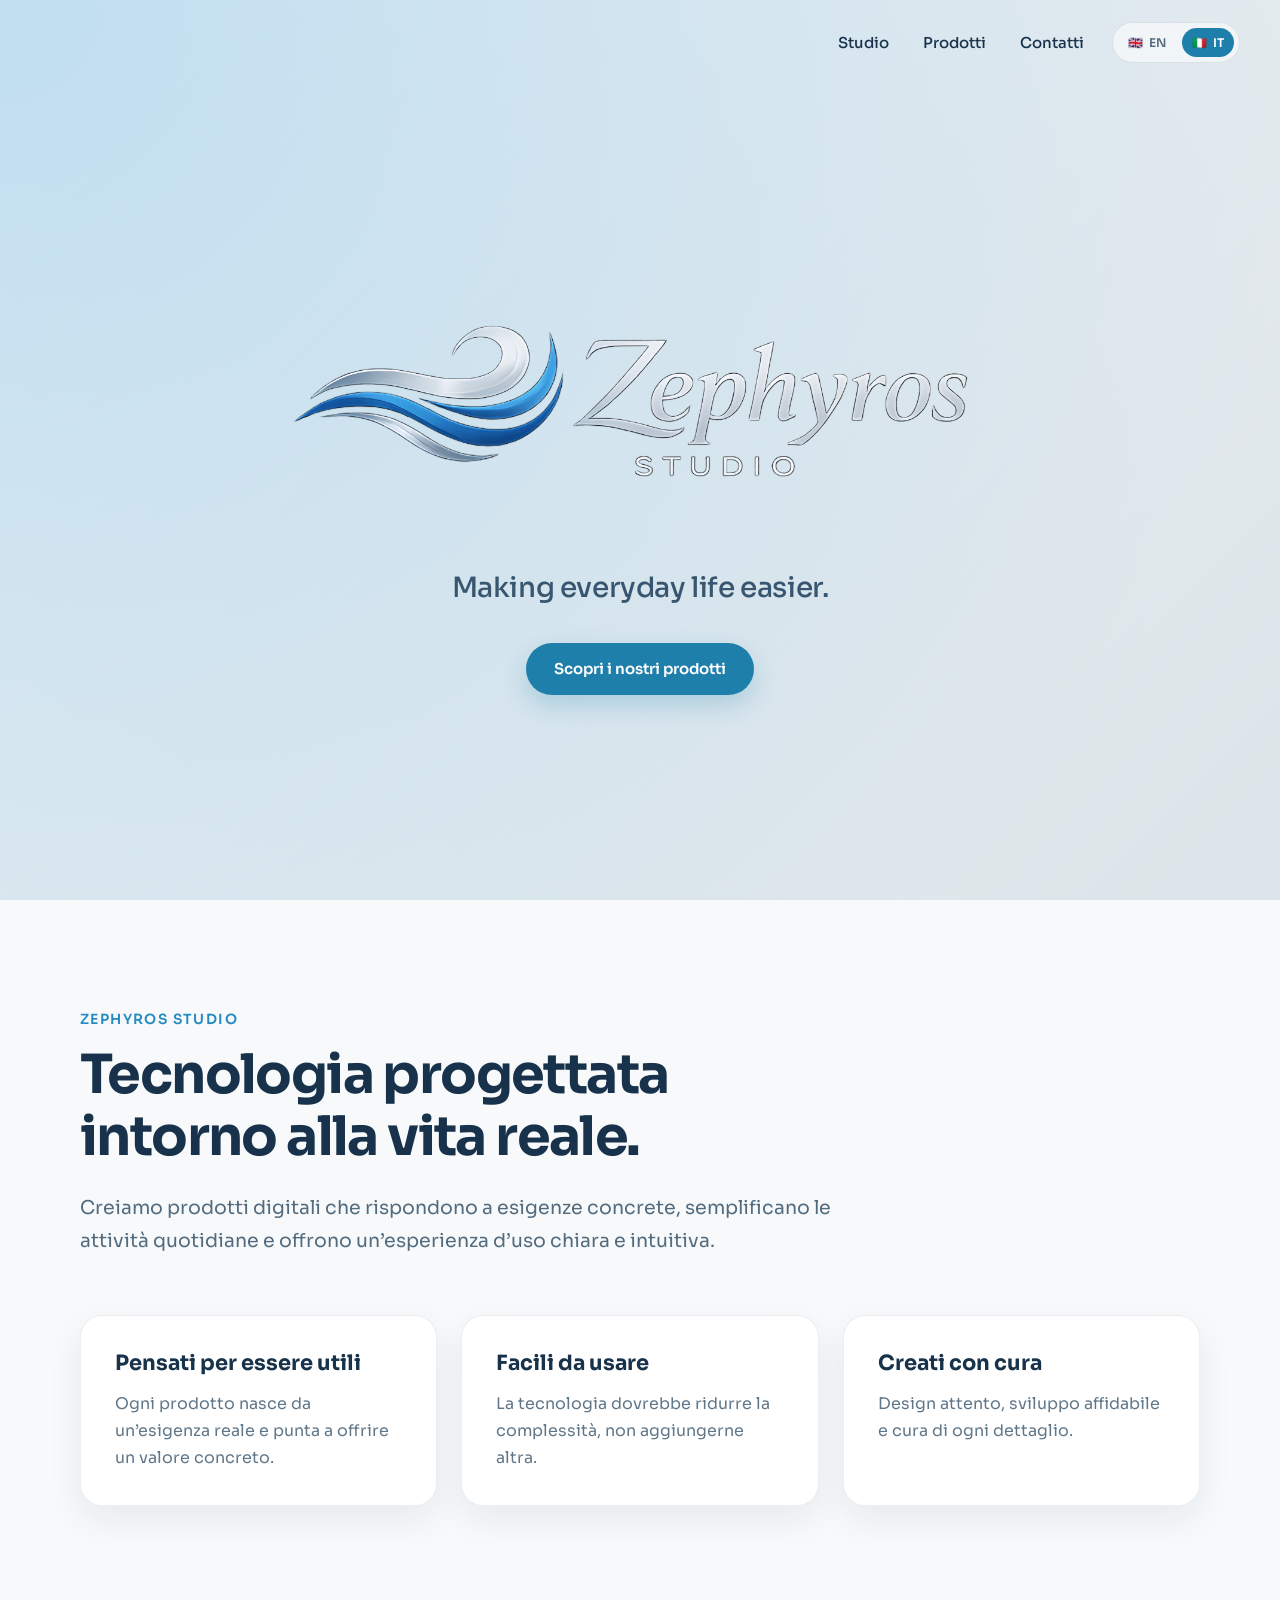
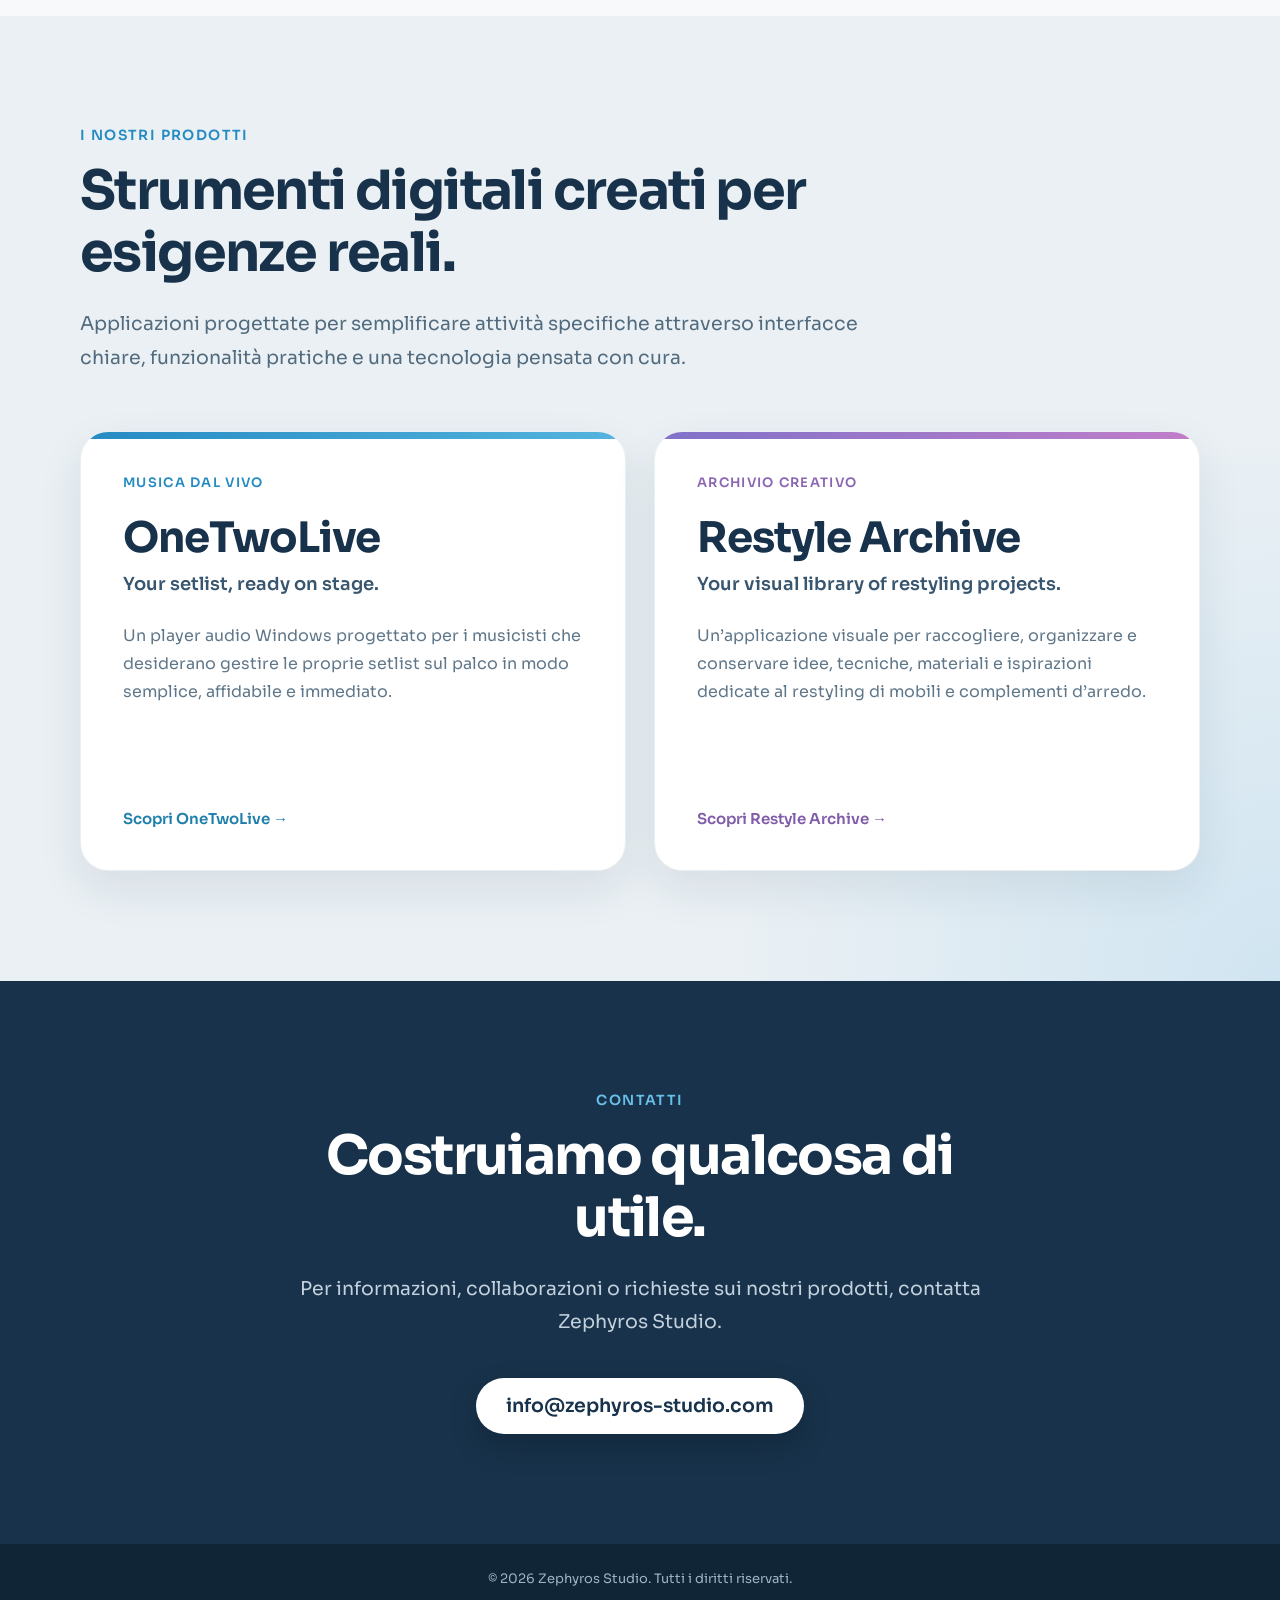
==== it/index.html @ 3c595044 "Add Italian version and language selector" ====
<!DOCTYPE html>
<html lang="it">
<head>
  <meta charset="UTF-8">
  <meta name="viewport" content="width=device-width, initial-scale=1.0">

  <title>Zephyros Studio</title>

  <link rel="preconnect" href="https://fonts.googleapis.com">
<link rel="preconnect" href="https://fonts.gstatic.com" crossorigin>
<link href="https://fonts.googleapis.com/css2?family=Sora:wght@400;500;600&display=swap" rel="stylesheet">
  <link rel="stylesheet" href="../styles.css">
</head>

<body>
  <header class="site-header">
  <div class="header-actions">
    <nav class="main-nav" aria-label="Navigazione principale">
      <a href="#studio">Studio</a>
      <a href="#products">Prodotti</a>
      <a href="#contact">Contatti</a>
    </nav>

    <div class="language-switcher" aria-label="Selezione lingua">
      <a
        class="language-link"
        href="../index.html"
        lang="en"
      >
        <span aria-hidden="true">🇬🇧</span>
        EN
      </a>

      <a
        class="language-link active"
        href="index.html"
        lang="it"
        aria-current="page"
      >
        <span aria-hidden="true">🇮🇹</span>
        IT
      </a>
    </div>
  </div>
</header>

  <main id="home">
    <section class="hero">
      <img
        class="hero-logo"
        src="../images/zephyros_logo_large.png"
        alt="Zephyros Studio"
      >

      <p>Making everyday life easier.</p>

      <a class="primary-button" href="#products">
        Scopri i nostri prodotti
      </a>
    </section>
    <section id="studio" class="studio-section">
  <div class="section-container">
    <p class="section-label">Zephyros Studio</p>

    <h2>Tecnologia progettata intorno alla vita reale.</h2>

    <p class="section-intro">
      Creiamo prodotti digitali che rispondono a esigenze concrete,
      semplificano le attività quotidiane e offrono un’esperienza d’uso
      chiara e intuitiva.
    </p>

    <div class="studio-grid">
      <article class="studio-card">
        <h3>Pensati per essere utili</h3>
        <p>
          Ogni prodotto nasce da un’esigenza reale e punta a offrire
          un valore concreto.
        </p>
      </article>

      <article class="studio-card">
        <h3>Facili da usare</h3>
        <p>
          La tecnologia dovrebbe ridurre la complessità,
          non aggiungerne altra.
        </p>
      </article>

      <article class="studio-card">
        <h3>Creati con cura</h3>
        <p>
          Design attento, sviluppo affidabile e cura di ogni dettaglio.
        </p>
      </article>
    </div>
  </div>
</section>
<section id="products" class="products-section">
  <div class="section-container">
    <p class="section-label">I nostri prodotti</p>

    <h2>Strumenti digitali creati per esigenze reali.</h2>

    <p class="section-intro">
      Applicazioni progettate per semplificare attività specifiche
      attraverso interfacce chiare, funzionalità pratiche e una
      tecnologia pensata con cura.
    </p>

    <div class="products-grid">
      <article class="product-card">
        <div class="product-content">
          <p class="product-category">Musica dal vivo</p>

          <h3>OneTwoLive</h3>

          <p class="product-payoff">
            Your setlist, ready on stage.
          </p>

          <p>
            Un player audio Windows progettato per i musicisti che
            desiderano gestire le proprie setlist sul palco in modo
            semplice, affidabile e immediato.
          </p>

          <a href="#" class="product-link">
            Scopri OneTwoLive
          </a>
        </div>
      </article>

      <article class="product-card">
        <div class="product-content">
          <p class="product-category">Archivio creativo</p>

          <h3>Restyle Archive</h3>

          <p class="product-payoff">
            Your visual library of restyling projects.
          </p>

          <p>
            Un’applicazione visuale per raccogliere, organizzare e
            conservare idee, tecniche, materiali e ispirazioni dedicate
            al restyling di mobili e complementi d’arredo.
          </p>

          <a href="#" class="product-link">
            Scopri Restyle Archive
          </a>
        </div>
      </article>
    </div>
  </div>
</section>
<section id="contact" class="contact-section">
  <div class="section-container contact-container">
    <p class="section-label">Contatti</p>

    <h2>Costruiamo qualcosa di utile.</h2>

    <p class="section-intro">
      Per informazioni, collaborazioni o richieste sui nostri prodotti,
      contatta Zephyros Studio.
    </p>

    <a
      class="contact-email"
      href="mailto:info@zephyros-studio.com"
    >
      info@zephyros-studio.com
    </a>
  </div>
</section>
  </main>
  <footer class="site-footer">
  <p>
    © 2026 Zephyros Studio. Tutti i diritti riservati.
  </p>
</footer>
</body>
</html>
---- styles.css ----
* {
  box-sizing: border-box;
}

html {
  scroll-behavior: smooth;
}

body {
  margin: 0;
  min-height: 100vh;
  font-family: "Sora", sans-serif;
  color: #17324a;
  background:
    radial-gradient(
      circle at top left,
      rgba(72, 169, 226, 0.28),
      transparent 38%
    ),
    linear-gradient(135deg, #eef3f6 0%, #cbd5dc 100%);
}

.site-header {
  position: absolute;
  top: 0;
  left: 0;
  z-index: 10;

  width: 100%;
  padding: 22px 40px;

  display: flex;
  align-items: center;
  justify-content: flex-end;
}

.brand {
  display: block;
}

.brand img {
  display: block;
  width: 230px;
  height: auto;
}

.header-actions {
  display: flex;
  align-items: center;
  gap: 28px;
}

.language-switcher {
  display: flex;
  align-items: center;
  gap: 6px;

  padding: 5px;

  background: rgba(255, 255, 255, 0.55);
  border: 1px solid rgba(23, 50, 74, 0.1);
  border-radius: 999px;

  backdrop-filter: blur(8px);
}

.language-link {
  display: inline-flex;
  align-items: center;
  gap: 6px;

  padding: 7px 10px;

  color: #526b7e;
  border-radius: 999px;

  font-size: 12px;
  font-weight: 600;
  text-decoration: none;

  transition:
    color 0.2s ease,
    background 0.2s ease;
}

.language-link:hover {
  color: #17324a;
  background: rgba(255, 255, 255, 0.7);
}

.language-link.active {
  color: #ffffff;
  background: #1f7fab;
}

.main-nav {
  display: flex;
  align-items: center;
  gap: 34px;
}

.main-nav a {
  position: relative;

  color: #17324a;
  font-size: 15px;
  font-weight: 500;
  text-decoration: none;
}

.main-nav a::after {
  content: "";

  position: absolute;
  left: 0;
  bottom: -7px;

  width: 0;
  height: 2px;

  background: #258bc2;
  transition: width 0.25s ease;
}

.main-nav a:hover::after {
  width: 100%;
}

main {
  min-height: 100vh;
}

.hero {
  min-height: 100vh;
  padding: 140px 24px 70px;

  display: flex;
  flex-direction: column;
  align-items: center;
  justify-content: center;

  text-align: center;
}

.hero-logo {
  display: block;
  width: min(760px, 90vw);
  height: auto;
  margin-bottom: 34px;
}

.hero p {
  max-width: 760px;
  margin: 0 0 34px;

  color: #38566f;
  font-size: clamp(20px, 3vw, 28px);
  font-weight: 500;
  line-height: 1.5;
  letter-spacing: -0.4px;
}

.primary-button {
  display: inline-flex;
  align-items: center;
  justify-content: center;

  min-height: 52px;
  padding: 0 28px;

  color: #ffffff;
  background: #1f7fab;
  border-radius: 999px;

  font-size: 15px;
  font-weight: 600;
  text-decoration: none;

  box-shadow: 0 10px 24px rgba(31, 127, 171, 0.24);
  transition:
    transform 0.2s ease,
    background 0.2s ease,
    box-shadow 0.2s ease;
}

.primary-button:hover {
  transform: translateY(-2px);
  background: #176b93;
  box-shadow: 0 14px 30px rgba(31, 127, 171, 0.3);
}

.studio-section {
  padding: 110px 24px;
  background: #f7f9fb;
}

.section-container {
  width: min(1120px, 100%);
  margin: 0 auto;
}

.section-label {
  margin: 0 0 16px;

  color: #258bc2;
  font-size: 14px;
  font-weight: 600;
  letter-spacing: 1.4px;
  text-transform: uppercase;
}

.studio-section h2 {
  max-width: 760px;
  margin: 0 0 24px;

  color: #17324a;
  font-size: clamp(34px, 5vw, 54px);
  line-height: 1.15;
  letter-spacing: -1.6px;
}

.section-intro {
  max-width: 780px;
  margin: 0 0 56px;

  color: #526b7e;
  font-size: 19px;
  line-height: 1.75;
}

.studio-grid {
  display: grid;
  grid-template-columns: repeat(3, 1fr);
  gap: 24px;
}

.studio-card {
  padding: 34px;

  background: #ffffff;
  border: 1px solid rgba(23, 50, 74, 0.08);
  border-radius: 22px;

  box-shadow: 0 14px 36px rgba(23, 50, 74, 0.07);
  transition:
    transform 0.25s ease,
    box-shadow 0.25s ease;
}

.studio-card:hover {
  transform: translateY(-5px);
  box-shadow: 0 20px 44px rgba(23, 50, 74, 0.11);
}

.studio-card h3 {
  margin: 0 0 14px;

  color: #17324a;
  font-size: 21px;
}

.studio-card p {
  margin: 0;

  color: #607789;
  font-size: 16px;
  line-height: 1.7;
}

.products-section {
  padding: 110px 24px;
  background:
    radial-gradient(
      circle at bottom right,
      rgba(72, 169, 226, 0.16),
      transparent 34%
    ),
    #eaf0f4;
}

.products-section h2 {
  max-width: 760px;
  margin: 0 0 24px;

  color: #17324a;
  font-size: clamp(34px, 5vw, 54px);
  line-height: 1.15;
  letter-spacing: -1.6px;
}

.products-grid {
  display: grid;
  grid-template-columns: repeat(2, 1fr);
  gap: 28px;
}

.product-card {
  position: relative;
  overflow: hidden;

  min-height: 440px;
  padding: 42px;

  background: #ffffff;
  border: 1px solid rgba(23, 50, 74, 0.08);
  border-radius: 28px;

  box-shadow: 0 18px 46px rgba(23, 50, 74, 0.09);
  transition:
    transform 0.25s ease,
    box-shadow 0.25s ease;
}

.product-card::before {
  content: "";

  position: absolute;
  top: 0;
  left: 0;

  width: 100%;
  height: 7px;

  background: linear-gradient(
    90deg,
    #258bc2,
    #55b4df
  );
}

.product-card:nth-child(2)::before {
  background: linear-gradient(
    90deg,
    #7f72c9,
    #c17ec9
  );
}

.product-card:hover {
  transform: translateY(-6px);
  box-shadow: 0 24px 54px rgba(23, 50, 74, 0.14);
}

.product-content {
  height: 100%;

  display: flex;
  flex-direction: column;
  align-items: flex-start;
}

.product-category {
  margin: 0 0 24px;

  color: #258bc2;
  font-size: 13px;
  font-weight: 600;
  letter-spacing: 1.3px;
  text-transform: uppercase;
}

.product-card:nth-child(2) .product-category {
  color: #8b66b3;
}

.product-card h3 {
  margin: 0 0 10px;

  color: #17324a;
  font-size: clamp(30px, 4vw, 42px);
  line-height: 1.1;
  letter-spacing: -1px;
}

.product-payoff {
  margin: 0 0 24px;

  color: #38566f;
  font-size: 18px;
  font-weight: 600;
  line-height: 1.5;
}

.product-card p:not(.product-category):not(.product-payoff) {
  margin: 0 0 32px;

  color: #607789;
  font-size: 16px;
  line-height: 1.75;
}

.product-link {
  margin-top: auto;

  color: #1f7fab;
  font-size: 15px;
  font-weight: 600;
  text-decoration: none;
}

.product-link::after {
  content: " →";
  transition: margin-left 0.2s ease;
}

.product-link:hover::after {
  margin-left: 5px;
}

.product-card:nth-child(2) .product-link {
  color: #815ca9;
}

.contact-section {
  padding: 110px 24px;
  background: #17324a;
}

.contact-container {
  text-align: center;
}

.contact-section .section-label {
  color: #69bfe7;
}

.contact-section h2 {
  max-width: 760px;
  margin: 0 auto 24px;

  color: #ffffff;
  font-size: clamp(34px, 5vw, 54px);
  line-height: 1.15;
  letter-spacing: -1.6px;
}

.contact-section .section-intro {
  max-width: 720px;
  margin: 0 auto 38px;

  color: #c3d1dc;
}

.contact-email {
  display: inline-flex;
  align-items: center;
  justify-content: center;

  min-height: 56px;
  padding: 0 30px;

  color: #17324a;
  background: #ffffff;
  border-radius: 999px;

  font-size: clamp(16px, 2vw, 19px);
  font-weight: 600;
  text-decoration: none;

  box-shadow: 0 12px 30px rgba(0, 0, 0, 0.18);
  transition:
    transform 0.2s ease,
    box-shadow 0.2s ease;
}

.contact-email:hover {
  transform: translateY(-3px);
  box-shadow: 0 18px 36px rgba(0, 0, 0, 0.24);
}

.site-footer {
  padding: 26px 24px;

  color: #9fb3c3;
  background: #102536;

  font-size: 13px;
  text-align: center;
}

.site-footer p {
  margin: 0;
}

@media (max-width: 700px) {
  .site-header {
    padding: 18px 20px;
  }

  .brand img {
    width: 170px;
  }

  .main-nav {
    gap: 16px;
  }

  .main-nav a {
    font-size: 13px;
  }

  .hero {
    padding: 125px 18px 50px;
  }

  .hero-logo {
    margin-bottom: 26px;
  }
    .studio-section {
    padding: 80px 18px;
  }

  .studio-grid {
    grid-template-columns: 1fr;
  }

  .studio-card {
    padding: 28px;
  }
    .products-section {
    padding: 80px 18px;
  }

  .products-grid {
    grid-template-columns: 1fr;
  }

  .product-card {
    min-height: 0;
    padding: 34px 28px;
  }
    .contact-section {
    padding: 80px 18px;
  }

  .contact-email {
    width: 100%;
    padding: 0 18px;
  }

    .header-actions {
    gap: 14px;
  }

  .language-switcher {
    gap: 2px;
    padding: 3px;
  }

  .language-link {
    padding: 6px 7px;
    font-size: 11px;
  }

}

@media (max-width: 500px) {
  .site-header {
    align-items: flex-start;
  }

  .brand img {
    width: 145px;
  }

  .main-nav {
    gap: 11px;
  }

  .main-nav a {
    font-size: 12px;
  }
    .header-actions {
    width: 100%;
    justify-content: space-between;
  }
}
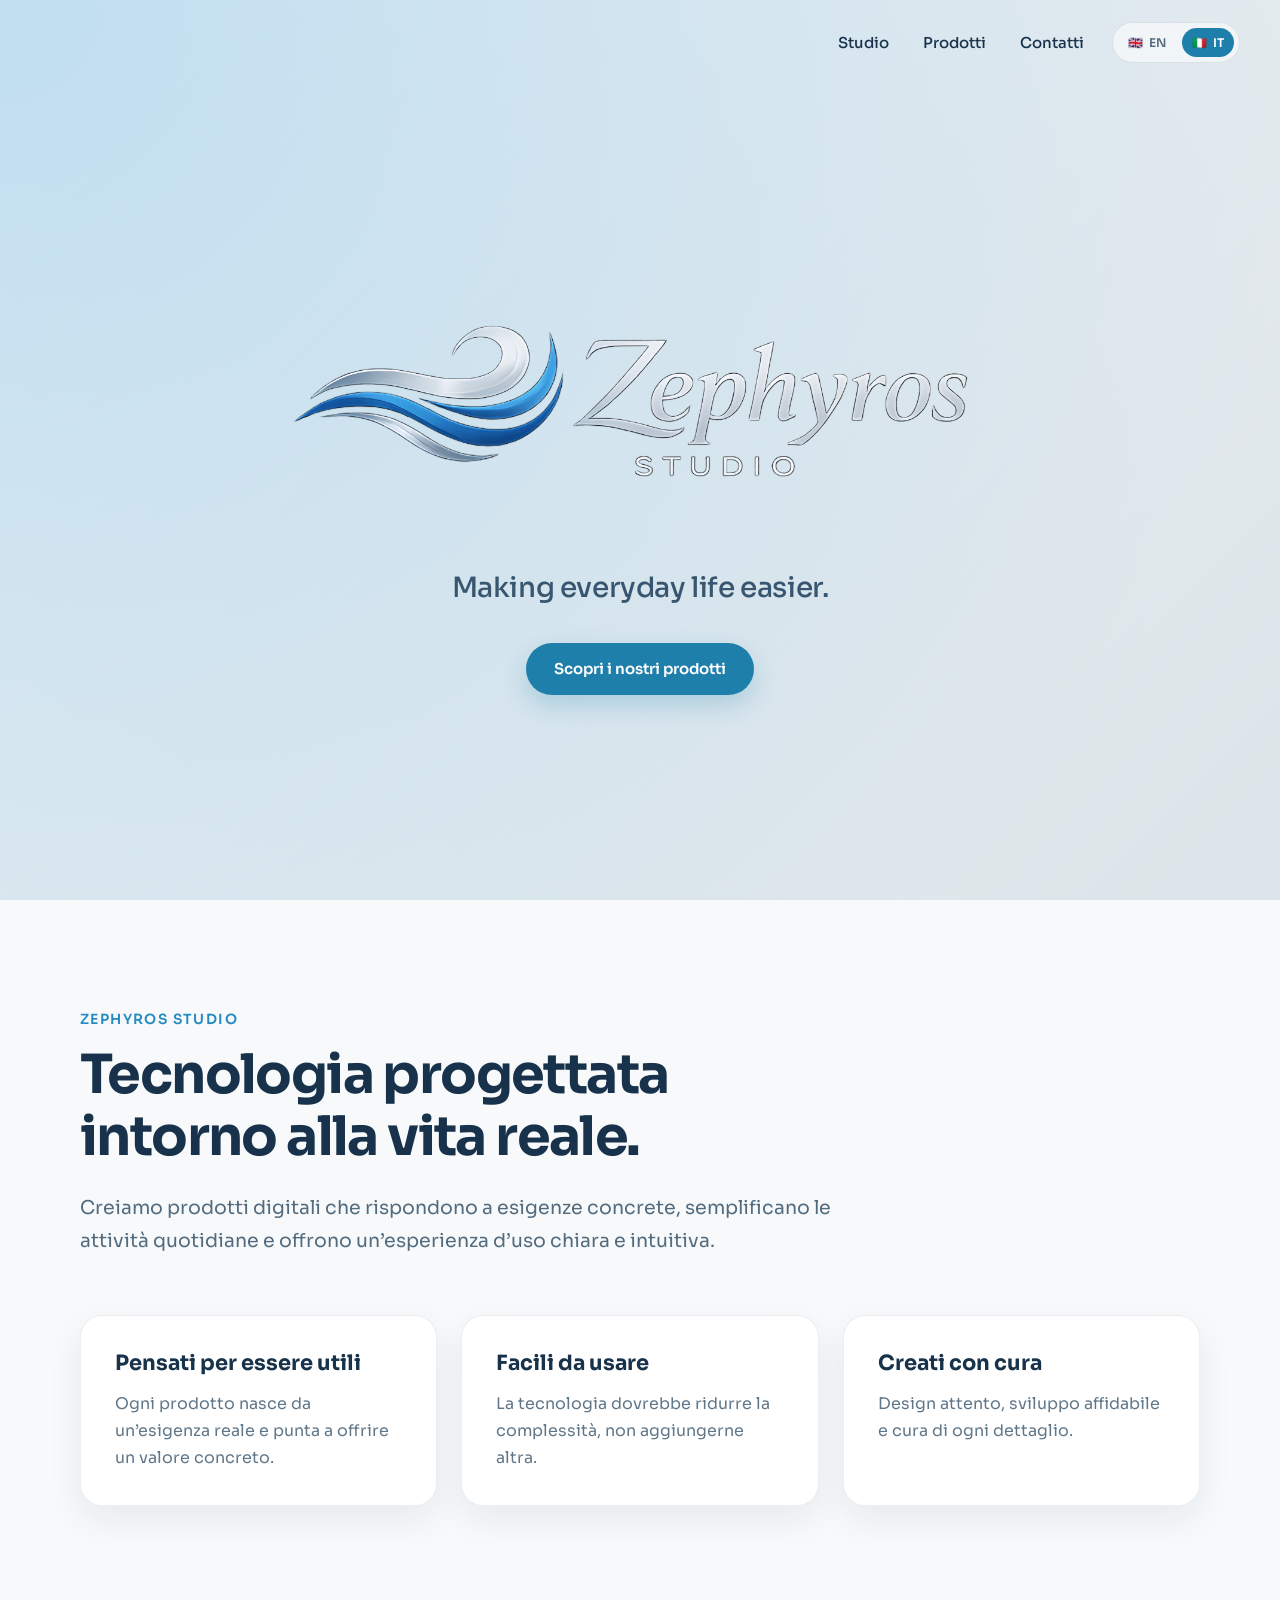
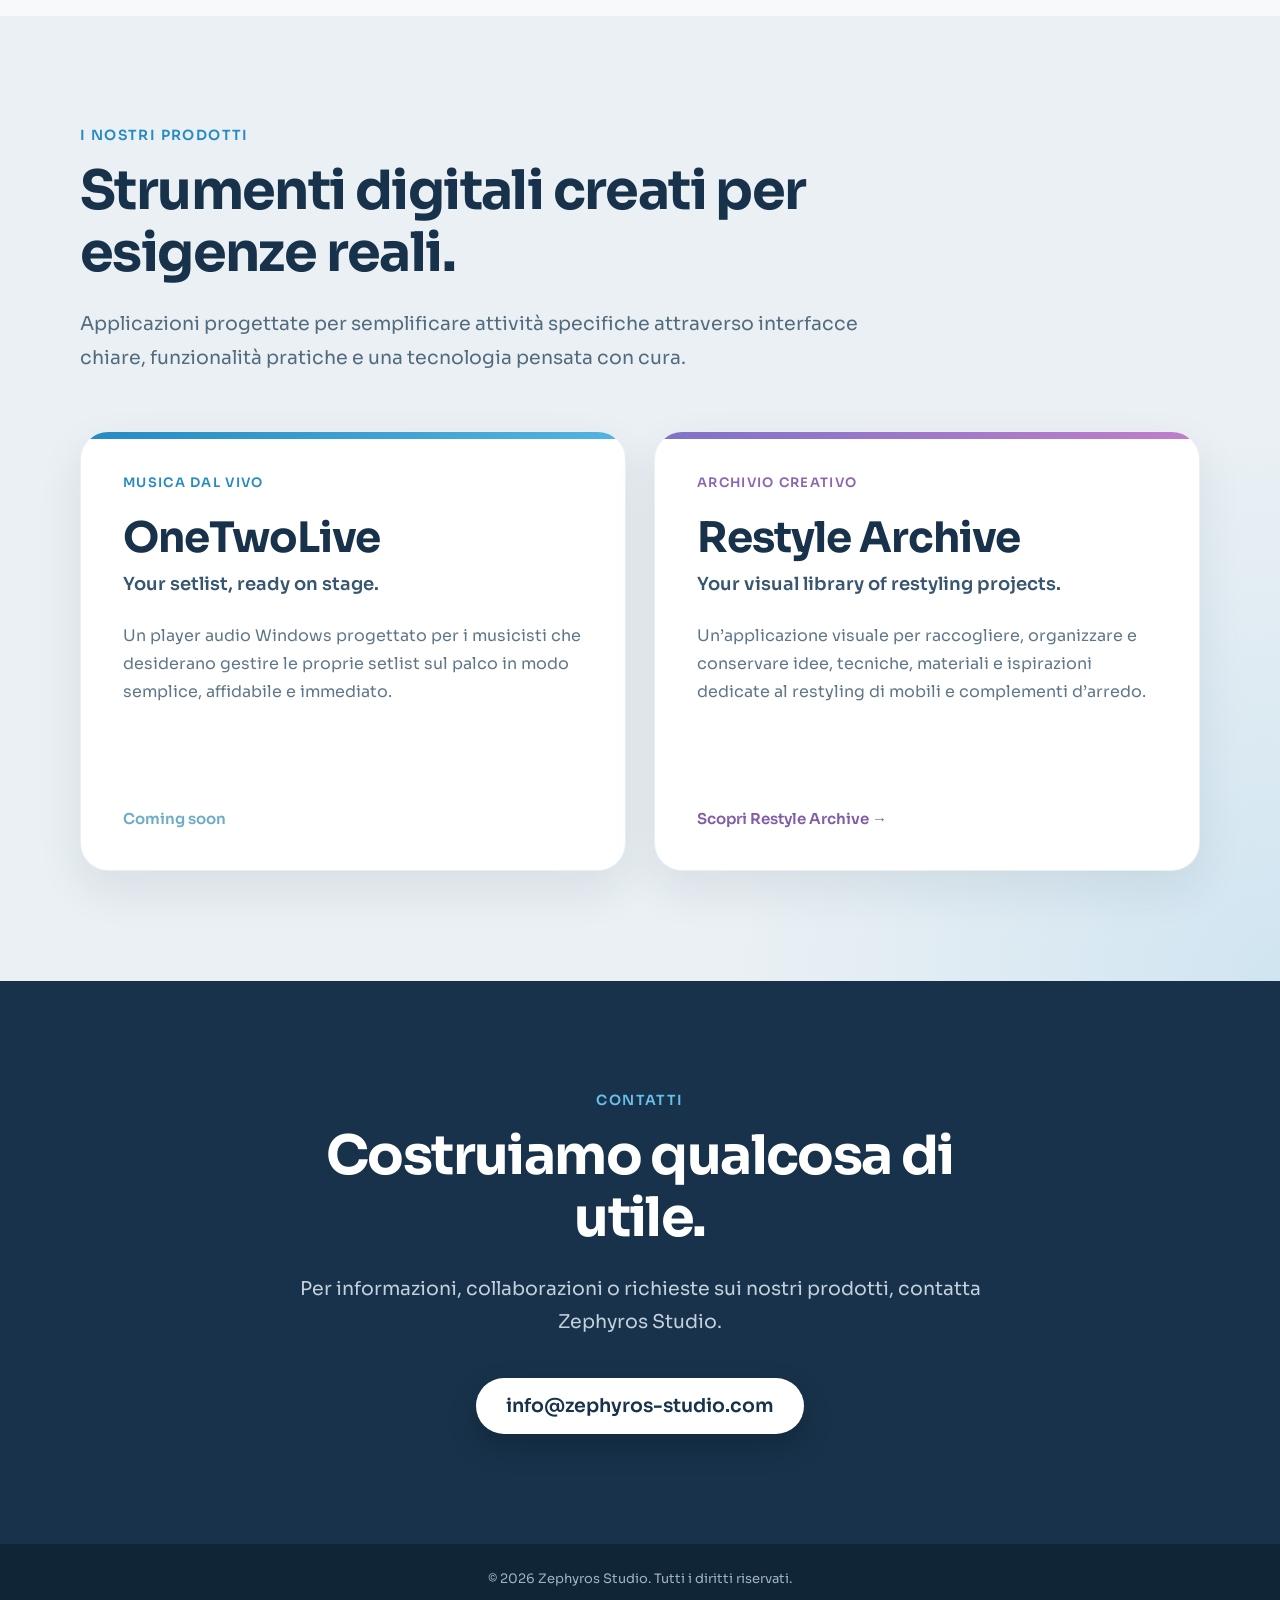
==== commit a79dac24: "Add Restyle Archive page and store links" ====
--- a/it/index.html
+++ b/it/index.html
@@ -5,6 +5,7 @@
   <meta name="viewport" content="width=device-width, initial-scale=1.0">
 
   <title>Zephyros Studio</title>
+  <link rel="icon" href="../favicon.ico" type="image/x-icon">
 
   <link rel="preconnect" href="https://fonts.googleapis.com">
 <link rel="preconnect" href="https://fonts.gstatic.com" crossorigin>
@@ -125,9 +126,9 @@
             semplice, affidabile e immediato.
           </p>
 
-          <a href="#" class="product-link">
-            Scopri OneTwoLive
-          </a>
+          <span class="product-link product-link-disabled">
+  Coming soon
+</span>
         </div>
       </article>
 
@@ -147,9 +148,9 @@
             al restyling di mobili e complementi d’arredo.
           </p>
 
-          <a href="#" class="product-link">
-            Scopri Restyle Archive
-          </a>
+          <a href="../restyle-archive/index.html" class="product-link">
+  Scopri Restyle Archive
+</a>
         </div>
       </article>
     </div>
--- a/styles.css
+++ b/styles.css
@@ -407,6 +407,15 @@
   margin-left: 5px;
 }
 
+.product-link-disabled {
+  cursor: default;
+  opacity: 0.65;
+}
+
+.product-link-disabled::after {
+  content: "";
+}
+
 .product-card:nth-child(2) .product-link {
   color: #815ca9;
 }
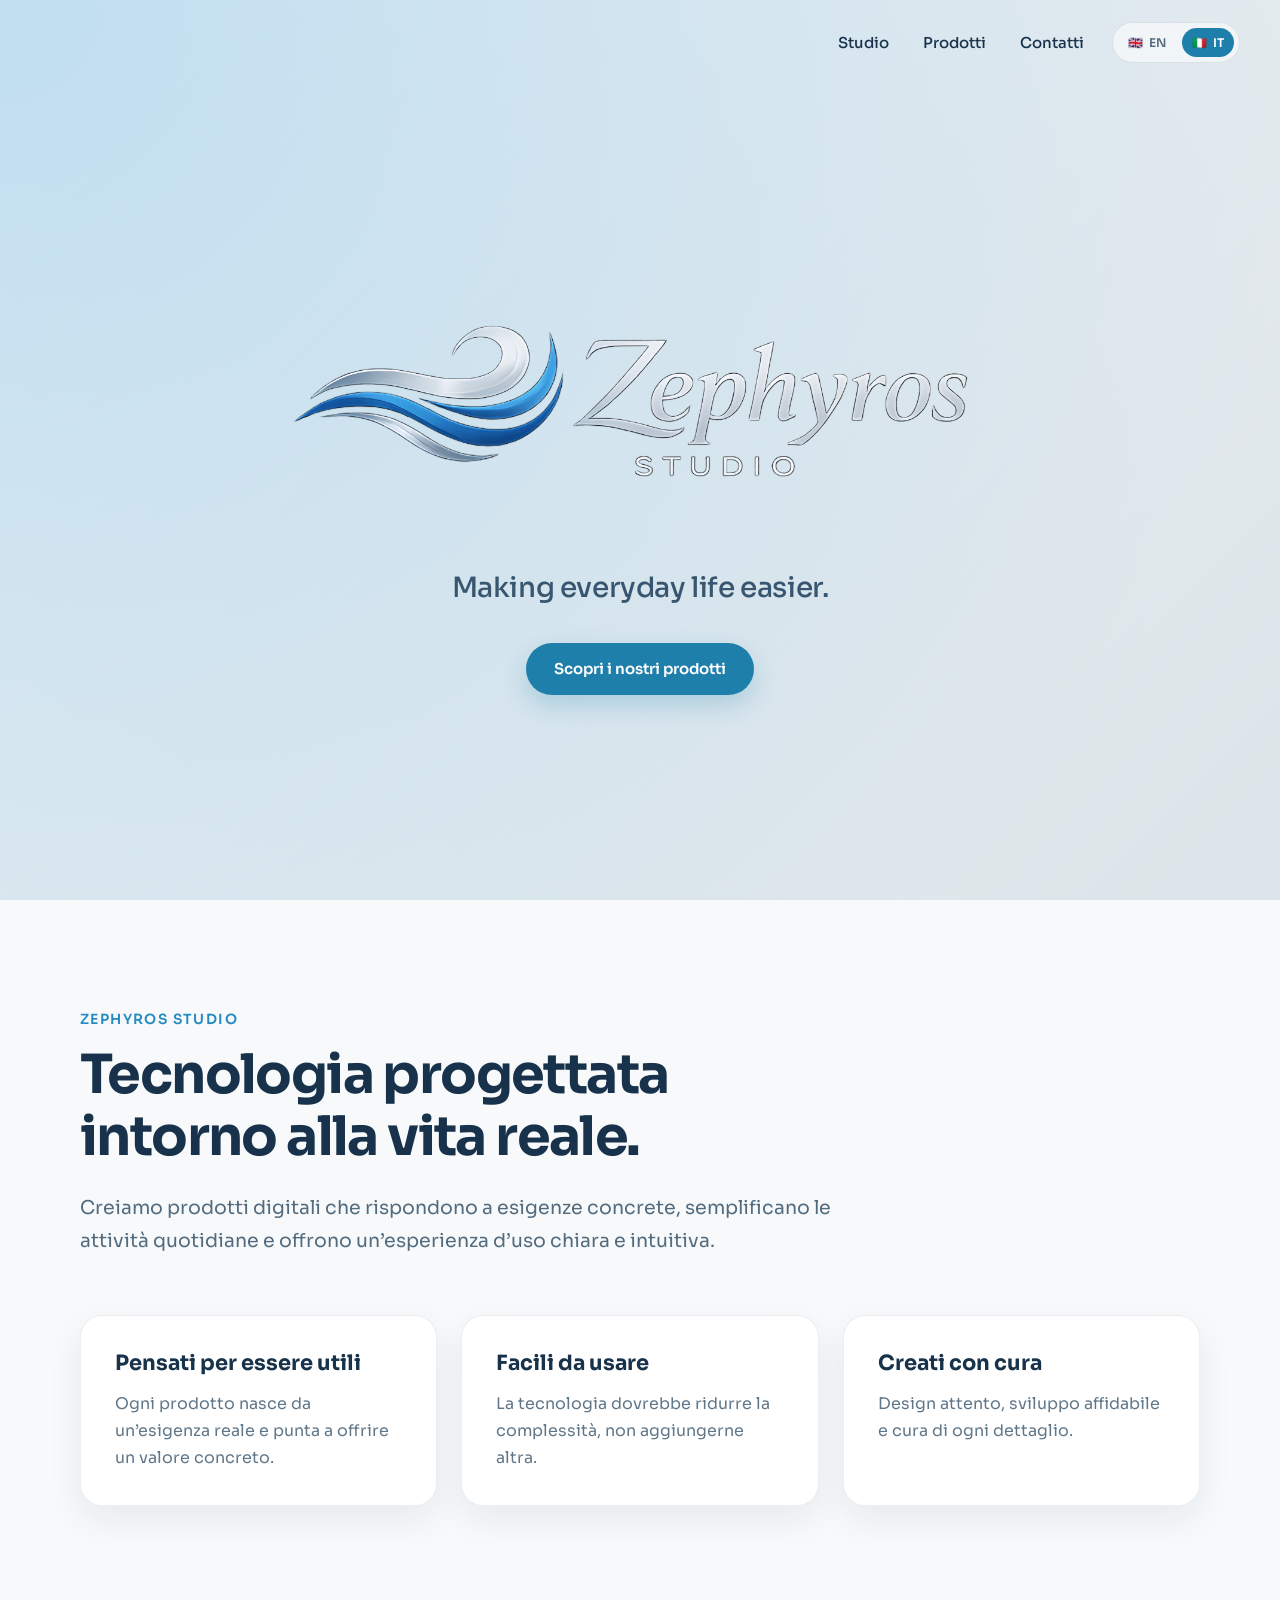
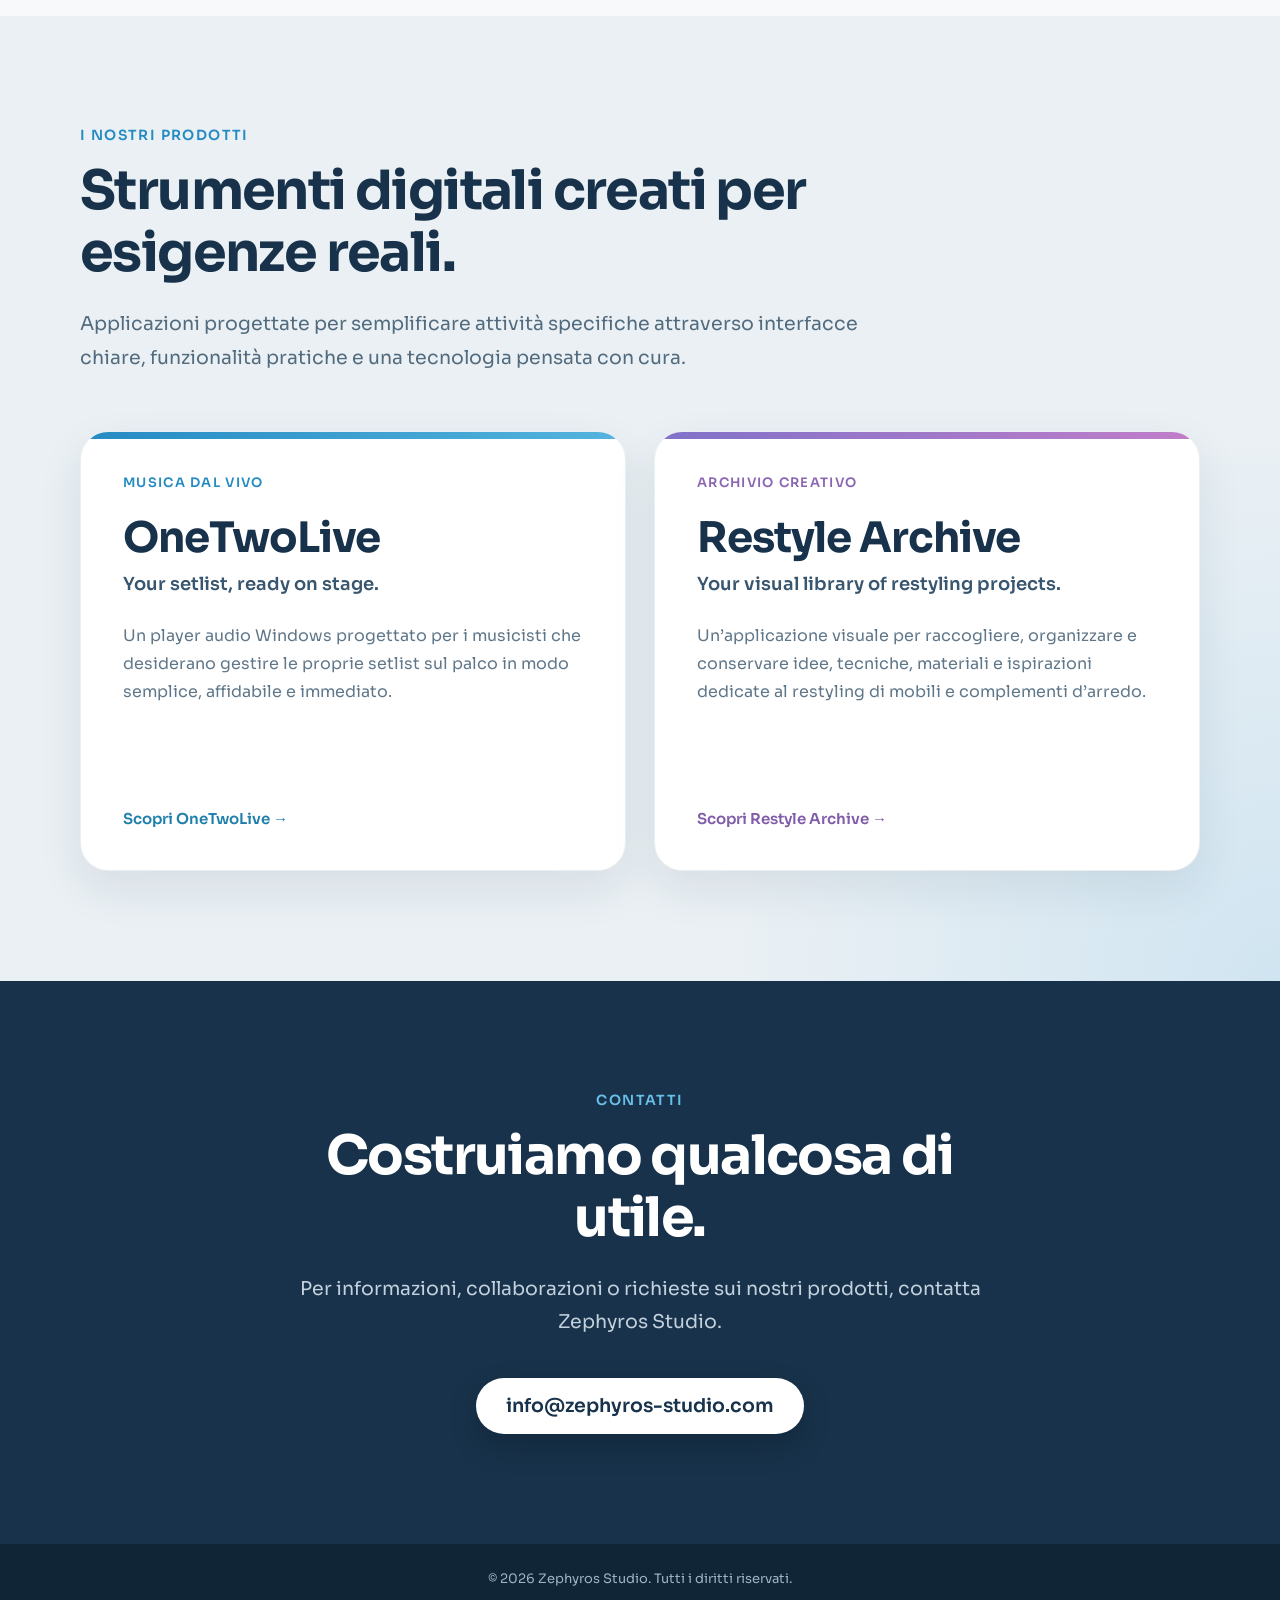
==== commit 823a6072: "Link OneTwoLive website" ====
--- a/it/index.html
+++ b/it/index.html
@@ -126,9 +126,9 @@
             semplice, affidabile e immediato.
           </p>
 
-          <span class="product-link product-link-disabled">
-  Coming soon
-</span>
+          <a href="https://onetwolive.com/it/" class="product-link" target="_blank" rel="noopener">
+  Scopri OneTwoLive
+</a>
         </div>
       </article>
 
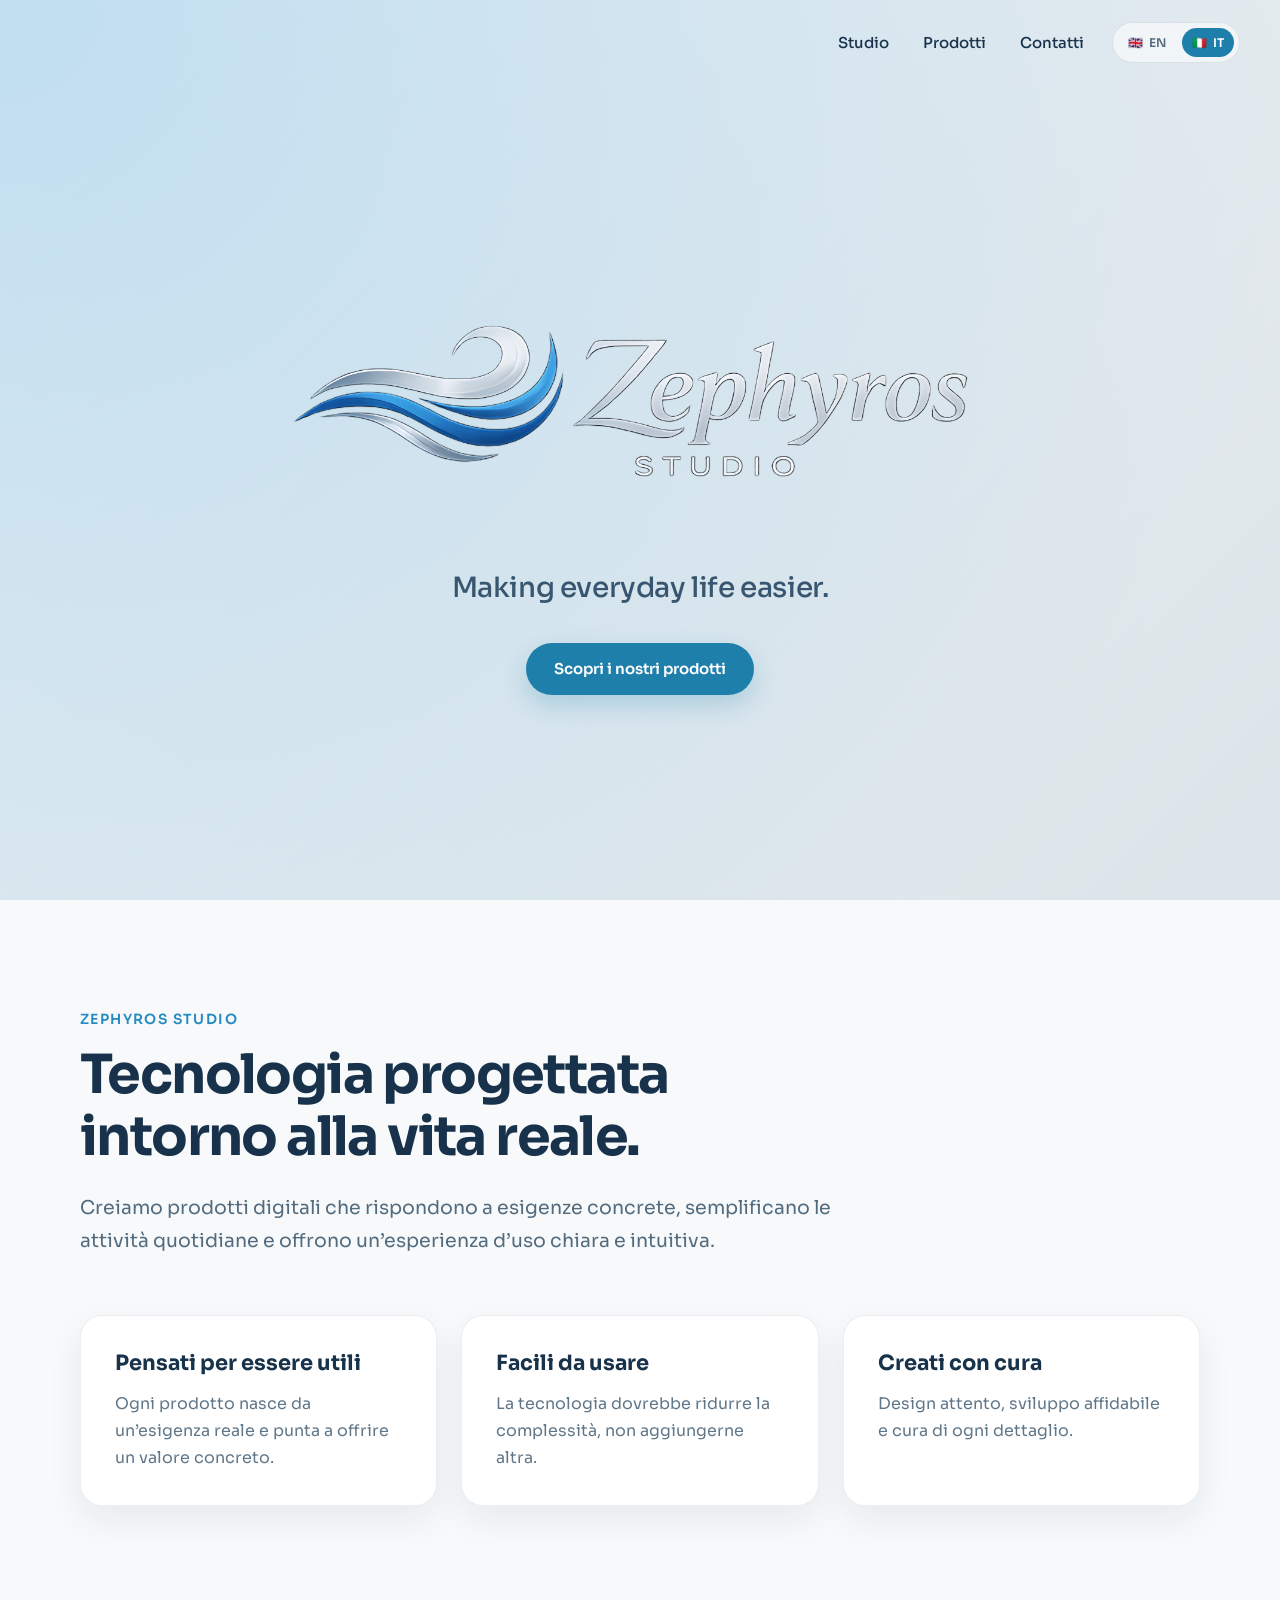
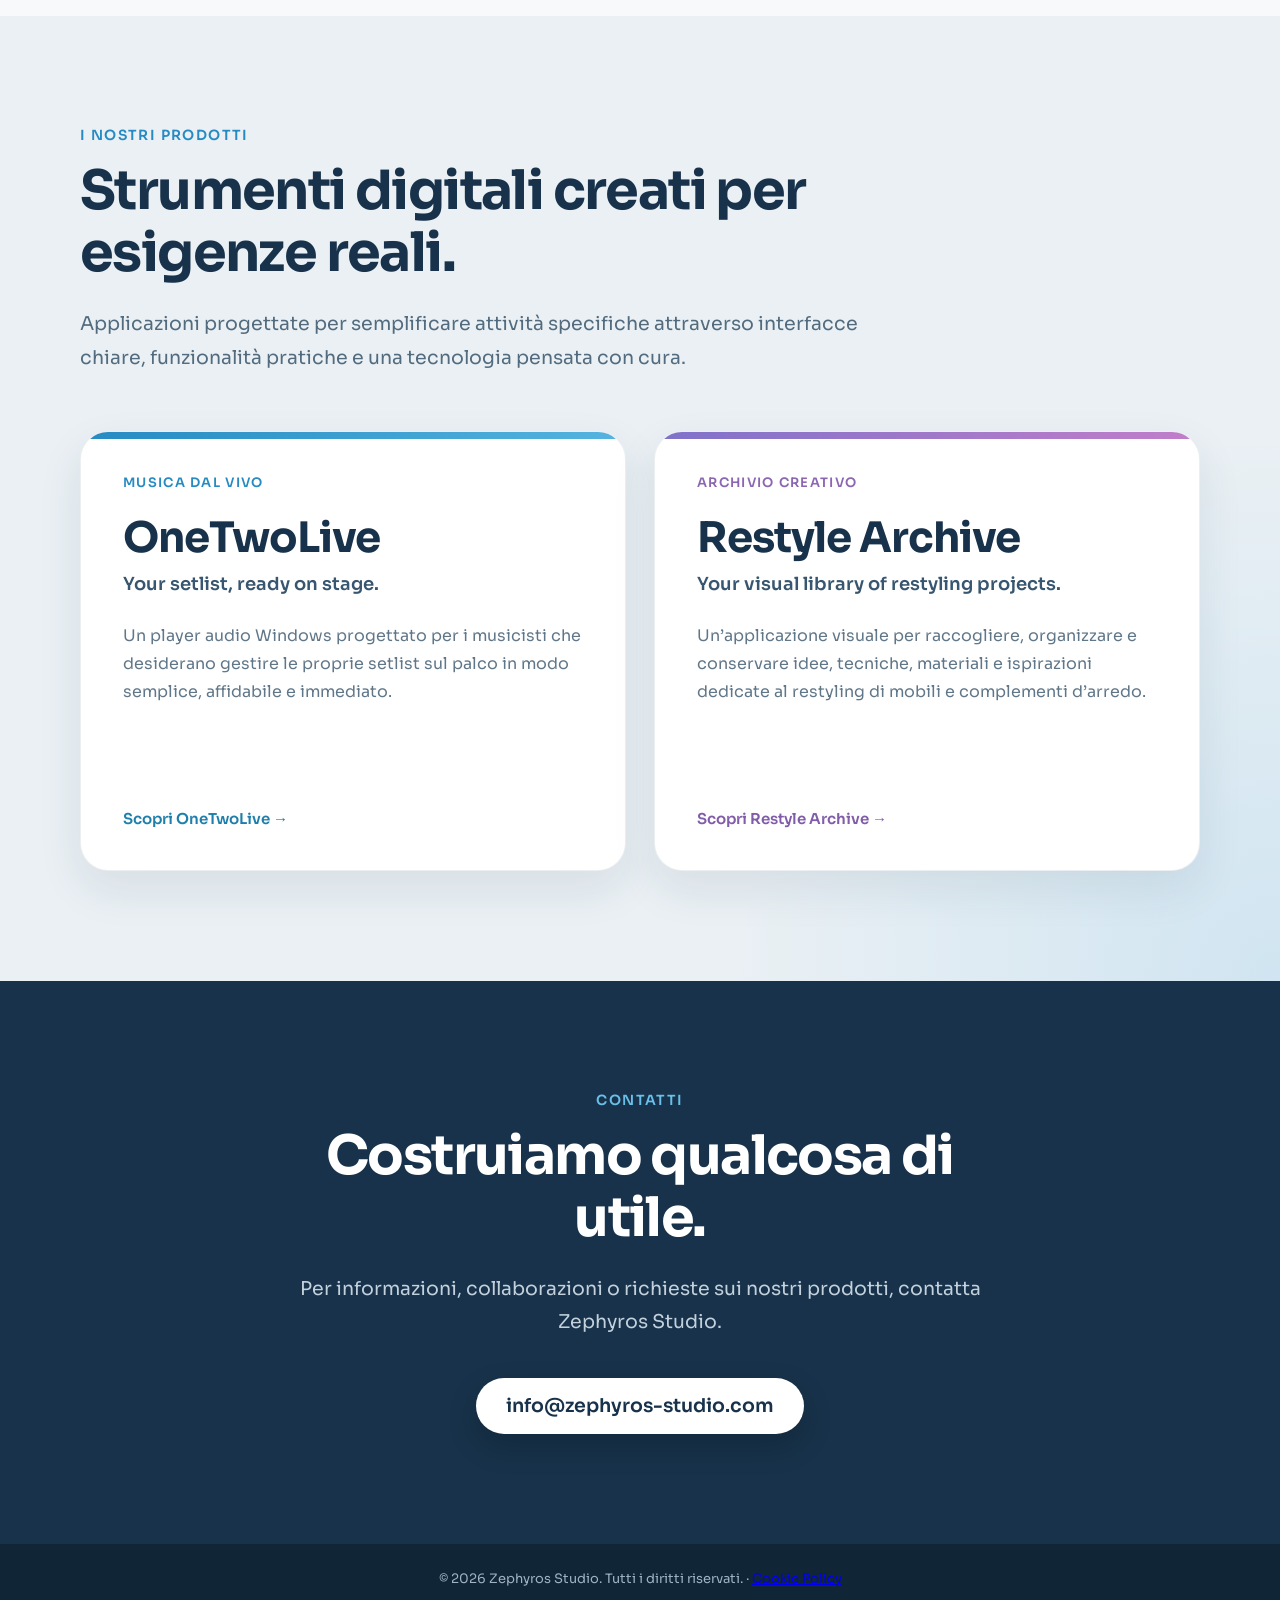
==== commit f4d983a7: "Add Zephyros Studio cookie policy pages" ====
--- a/it/index.html
+++ b/it/index.html
@@ -4,7 +4,19 @@
   <meta charset="UTF-8">
   <meta name="viewport" content="width=device-width, initial-scale=1.0">
 
-  <title>Zephyros Studio</title>
+  <meta name="description" content="Zephyros Studio sviluppa strumenti digitali e applicazioni software pratiche, pensate per esigenze reali, con interfacce semplici e tecnologia curata.">
+
+<meta property="og:type" content="website">
+<meta property="og:site_name" content="Zephyros Studio">
+<meta property="og:locale" content="it_IT">
+<meta property="og:title" content="Zephyros Studio | Strumenti digitali per esigenze reali">
+<meta property="og:description" content="Strumenti digitali e applicazioni software pratiche, pensate per esigenze reali, con interfacce semplici e tecnologia curata.">
+<link rel="canonical" href="https://zephyros-studio.com/it/">
+<link rel="alternate" hreflang="en" href="https://zephyros-studio.com/">
+<link rel="alternate" hreflang="it" href="https://zephyros-studio.com/it/">
+<link rel="alternate" hreflang="x-default" href="https://zephyros-studio.com/">
+
+<title>Zephyros Studio | Strumenti digitali per esigenze reali</title>
   <link rel="icon" href="../favicon.ico" type="image/x-icon">
 
   <link rel="preconnect" href="https://fonts.googleapis.com">
@@ -177,8 +189,9 @@
 </section>
   </main>
   <footer class="site-footer">
-  <p>
+   <p>
     © 2026 Zephyros Studio. Tutti i diritti riservati.
+    · <a href="/it/cookie-policy/">Cookie Policy</a>
   </p>
 </footer>
 </body>
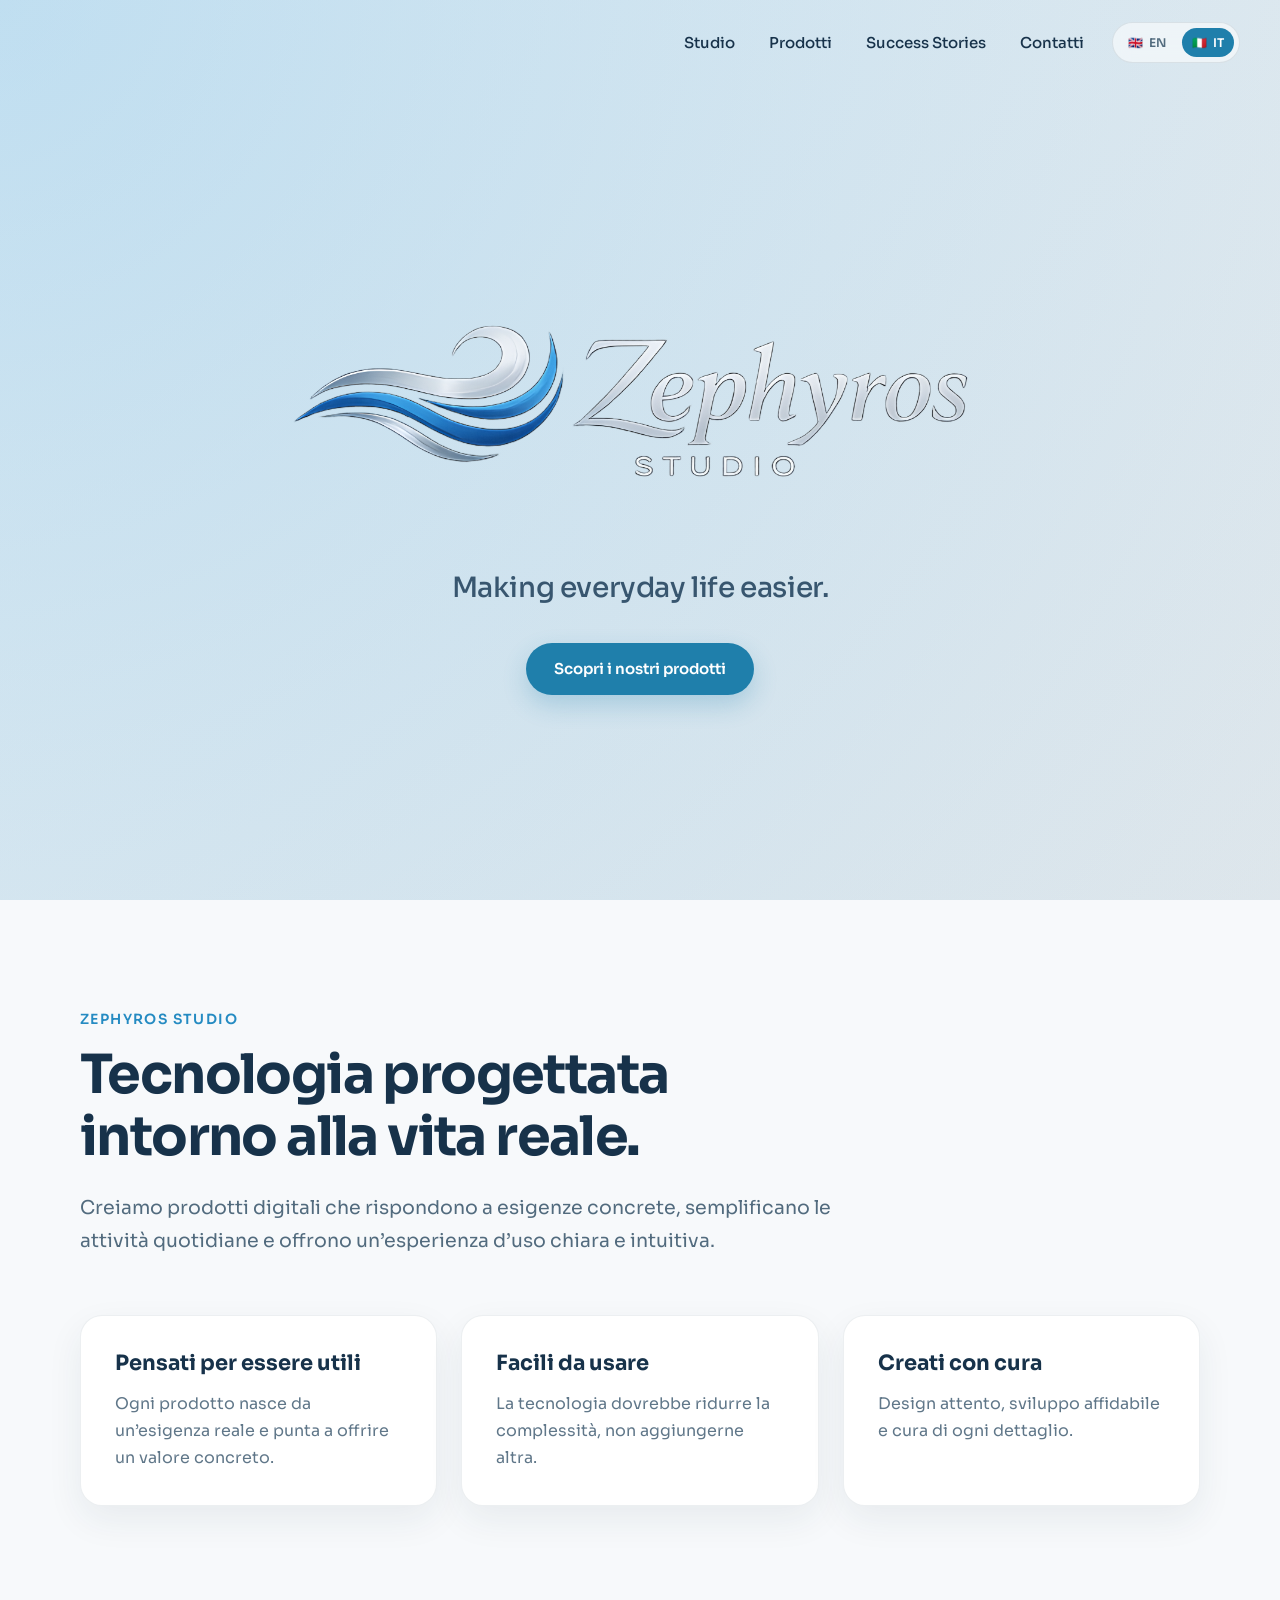
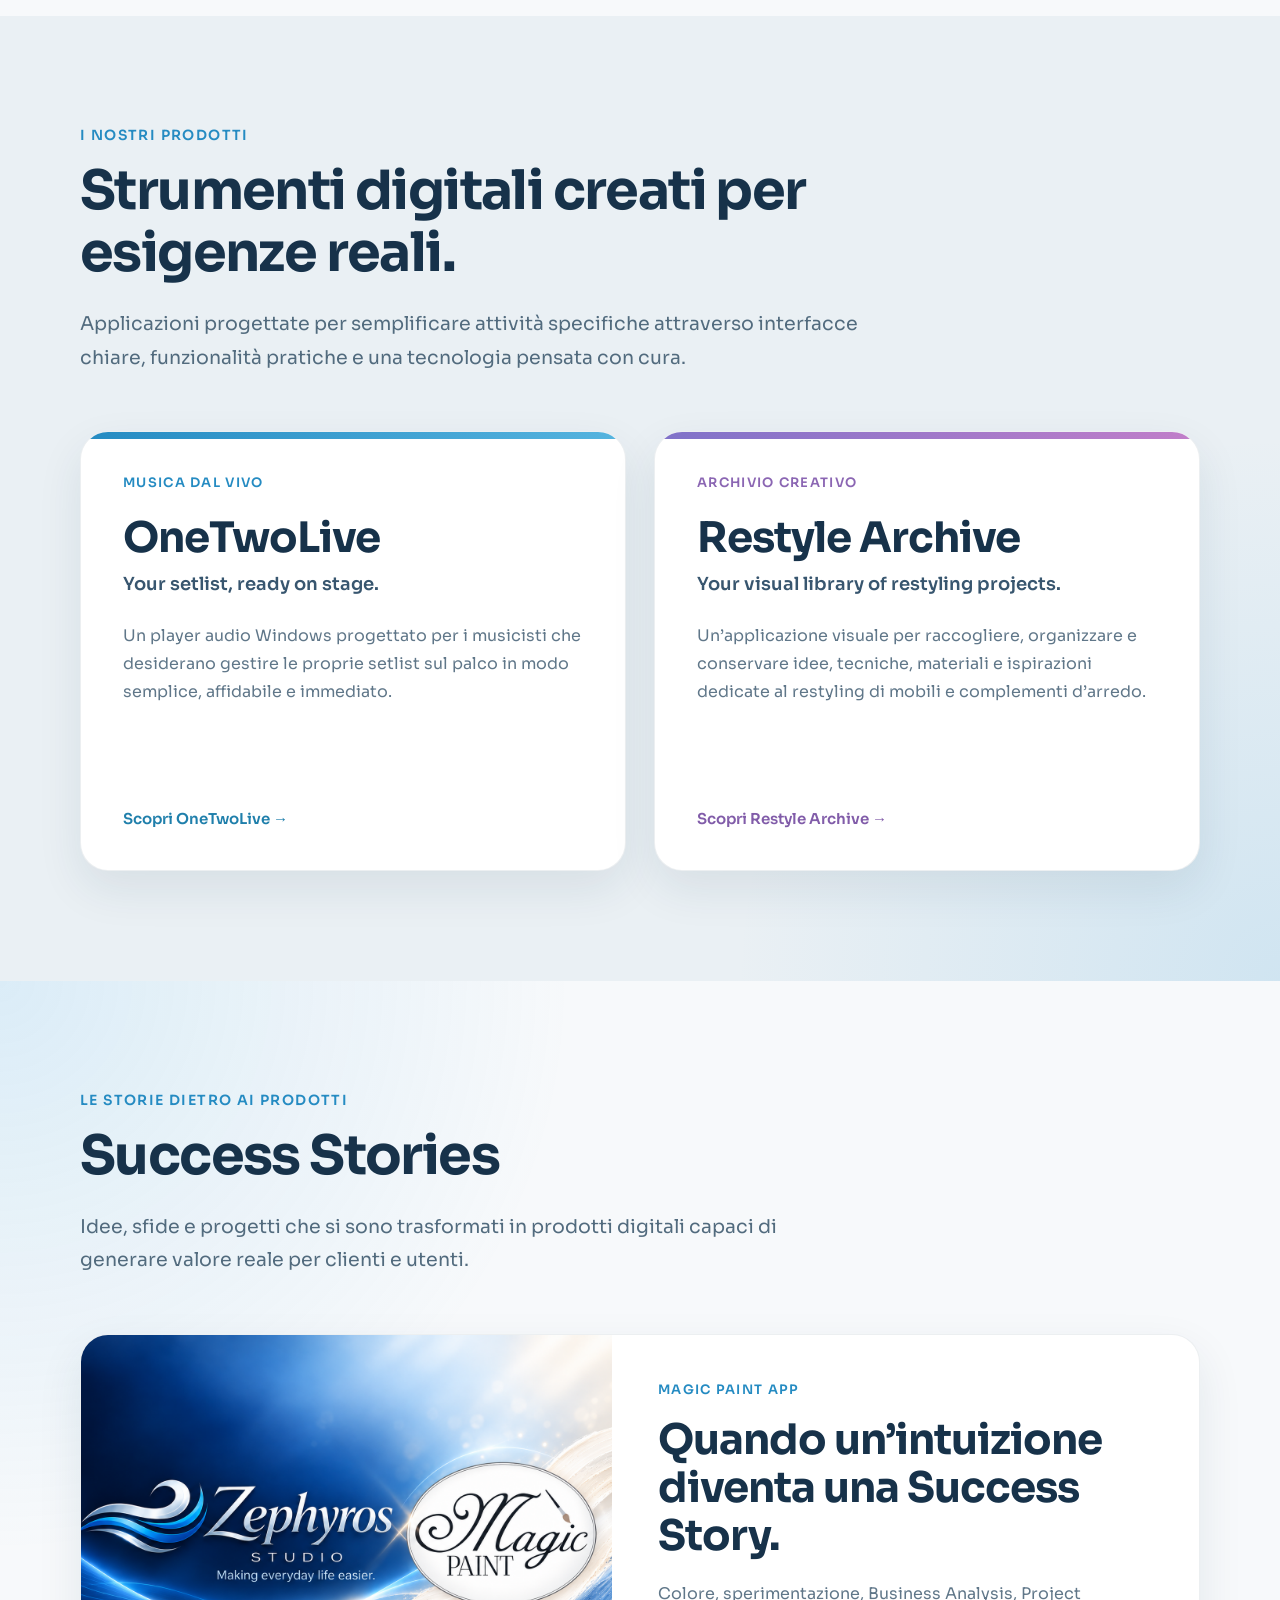
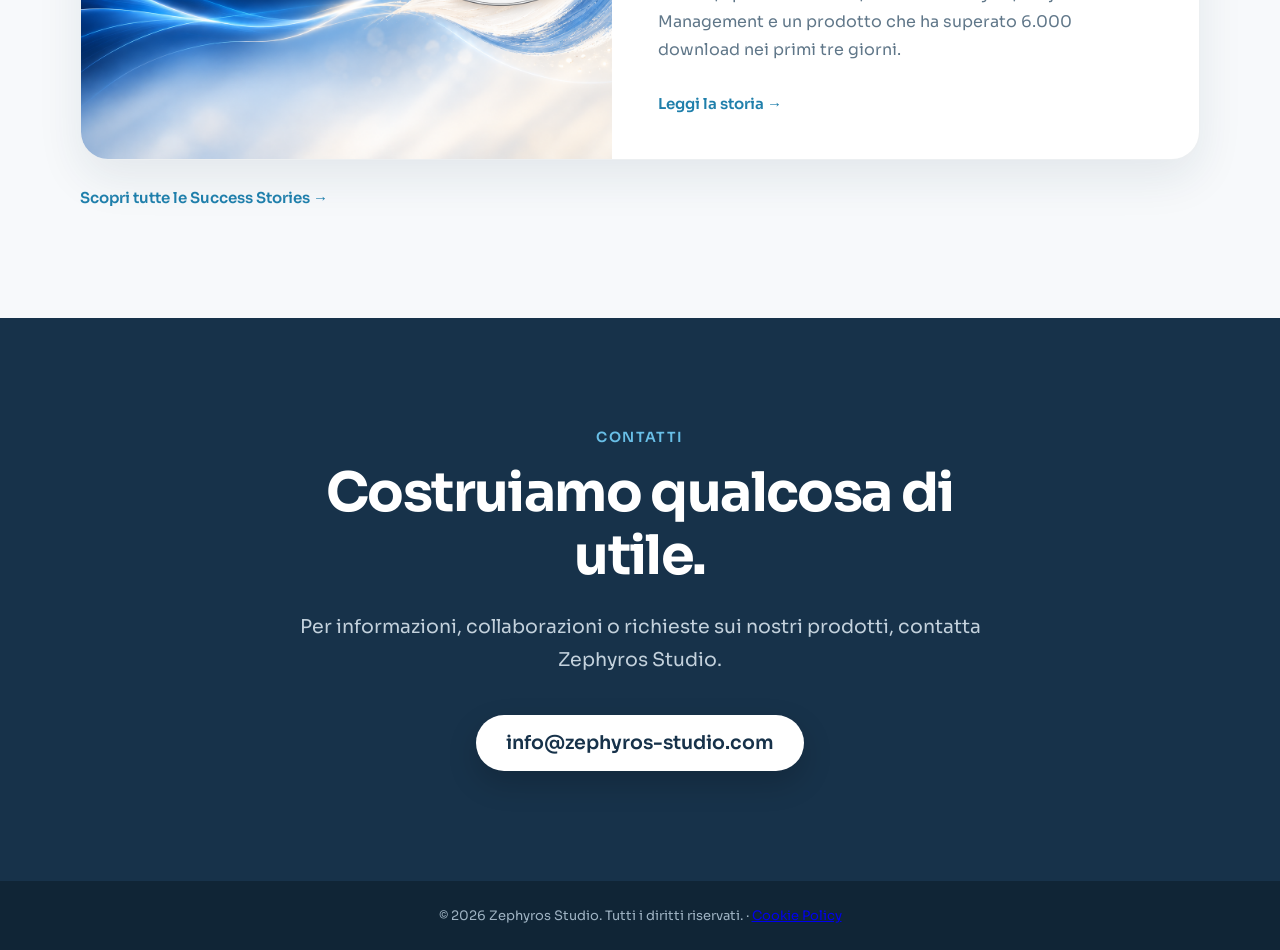
==== commit b64a2ca6: "Add Success Stories section and Magic Paint case study" ====
--- a/it/index.html
+++ b/it/index.html
@@ -31,6 +31,7 @@
     <nav class="main-nav" aria-label="Navigazione principale">
       <a href="#studio">Studio</a>
       <a href="#products">Prodotti</a>
+      <a href="#success-stories">Success Stories</a>
       <a href="#contact">Contatti</a>
     </nav>
 
@@ -166,6 +167,48 @@
         </div>
       </article>
     </div>
+  </div>
+</section>
+
+<section id="success-stories" class="success-home-section">
+  <div class="section-container">
+    <p class="section-label">Le storie dietro ai prodotti</p>
+
+    <h2>Success Stories</h2>
+
+    <p class="section-intro">
+      Idee, sfide e progetti che si sono trasformati in prodotti digitali
+      capaci di generare valore reale per clienti e utenti.
+    </p>
+
+    <article class="success-home-card">
+      <img
+        src="../images/success-stories/magic-paint/cover.png"
+        alt="Zephyros Studio e Magic Paint"
+      >
+
+      <div class="success-home-card-copy">
+        <p class="success-home-card-label">Magic Paint App</p>
+
+        <h3>Quando un’intuizione diventa una Success Story.</h3>
+
+        <p>
+          Colore, sperimentazione, Business Analysis, Project Management
+          e un prodotto che ha superato 6.000 download nei primi tre giorni.
+        </p>
+
+        <a
+          class="success-home-link"
+          href="success-stories/magic-paint/index.html"
+        >
+          Leggi la storia
+        </a>
+      </div>
+    </article>
+
+    <a class="success-home-all" href="success-stories/index.html">
+      Scopri tutte le Success Stories →
+    </a>
   </div>
 </section>
 <section id="contact" class="contact-section">
--- a/styles.css
+++ b/styles.css
@@ -583,4 +583,137 @@
     width: 100%;
     justify-content: space-between;
   }
-}+}
+/* Success Stories — homepage */
+.success-home-section {
+  padding: 110px 24px;
+  background:
+    radial-gradient(
+      circle at top left,
+      rgba(72, 169, 226, 0.16),
+      transparent 36%
+    ),
+    #f7f9fb;
+}
+
+.success-home-section h2 {
+  max-width: 760px;
+  margin: 0 0 24px;
+
+  color: #17324a;
+  font-size: clamp(34px, 5vw, 54px);
+  line-height: 1.15;
+  letter-spacing: -1.6px;
+}
+
+.success-home-card {
+  overflow: hidden;
+
+  display: grid;
+  grid-template-columns: minmax(320px, 0.95fr) minmax(0, 1.05fr);
+
+  background: #ffffff;
+  border: 1px solid rgba(23, 50, 74, 0.08);
+  border-radius: 28px;
+
+  box-shadow: 0 18px 46px rgba(23, 50, 74, 0.09);
+  transition:
+    transform 0.25s ease,
+    box-shadow 0.25s ease;
+}
+
+.success-home-card:hover {
+  transform: translateY(-5px);
+  box-shadow: 0 24px 54px rgba(23, 50, 74, 0.13);
+}
+
+.success-home-card > img {
+  display: block;
+  width: 100%;
+  height: 100%;
+  min-height: 390px;
+  object-fit: cover;
+}
+
+.success-home-card-copy {
+  padding: 46px;
+
+  display: flex;
+  flex-direction: column;
+  justify-content: center;
+  align-items: flex-start;
+}
+
+.success-home-card-label {
+  margin: 0 0 18px;
+
+  color: #258bc2;
+  font-size: 13px;
+  font-weight: 600;
+  letter-spacing: 1.3px;
+  text-transform: uppercase;
+}
+
+.success-home-card h3 {
+  margin: 0 0 20px;
+
+  color: #17324a;
+  font-size: clamp(28px, 4vw, 42px);
+  line-height: 1.15;
+  letter-spacing: -1px;
+}
+
+.success-home-card-copy > p:not(.success-home-card-label) {
+  margin: 0 0 30px;
+
+  color: #607789;
+  font-size: 16px;
+  line-height: 1.75;
+}
+
+.success-home-link,
+.success-home-all {
+  color: #1f7fab;
+  font-size: 15px;
+  font-weight: 600;
+  text-decoration: none;
+}
+
+.success-home-link::after {
+  content: " →";
+  transition: margin-left 0.2s ease;
+}
+
+.success-home-link:hover::after {
+  margin-left: 5px;
+}
+
+.success-home-all {
+  display: inline-block;
+  margin-top: 28px;
+}
+
+.success-home-all:hover {
+  text-decoration: underline;
+}
+
+@media (max-width: 800px) {
+  .success-home-card {
+    grid-template-columns: 1fr;
+  }
+
+  .success-home-card > img {
+    min-height: 0;
+    height: auto;
+  }
+
+  .success-home-card-copy {
+    padding: 34px 28px;
+  }
+}
+
+@media (max-width: 700px) {
+  .success-home-section {
+    padding: 80px 18px;
+  }
+}
